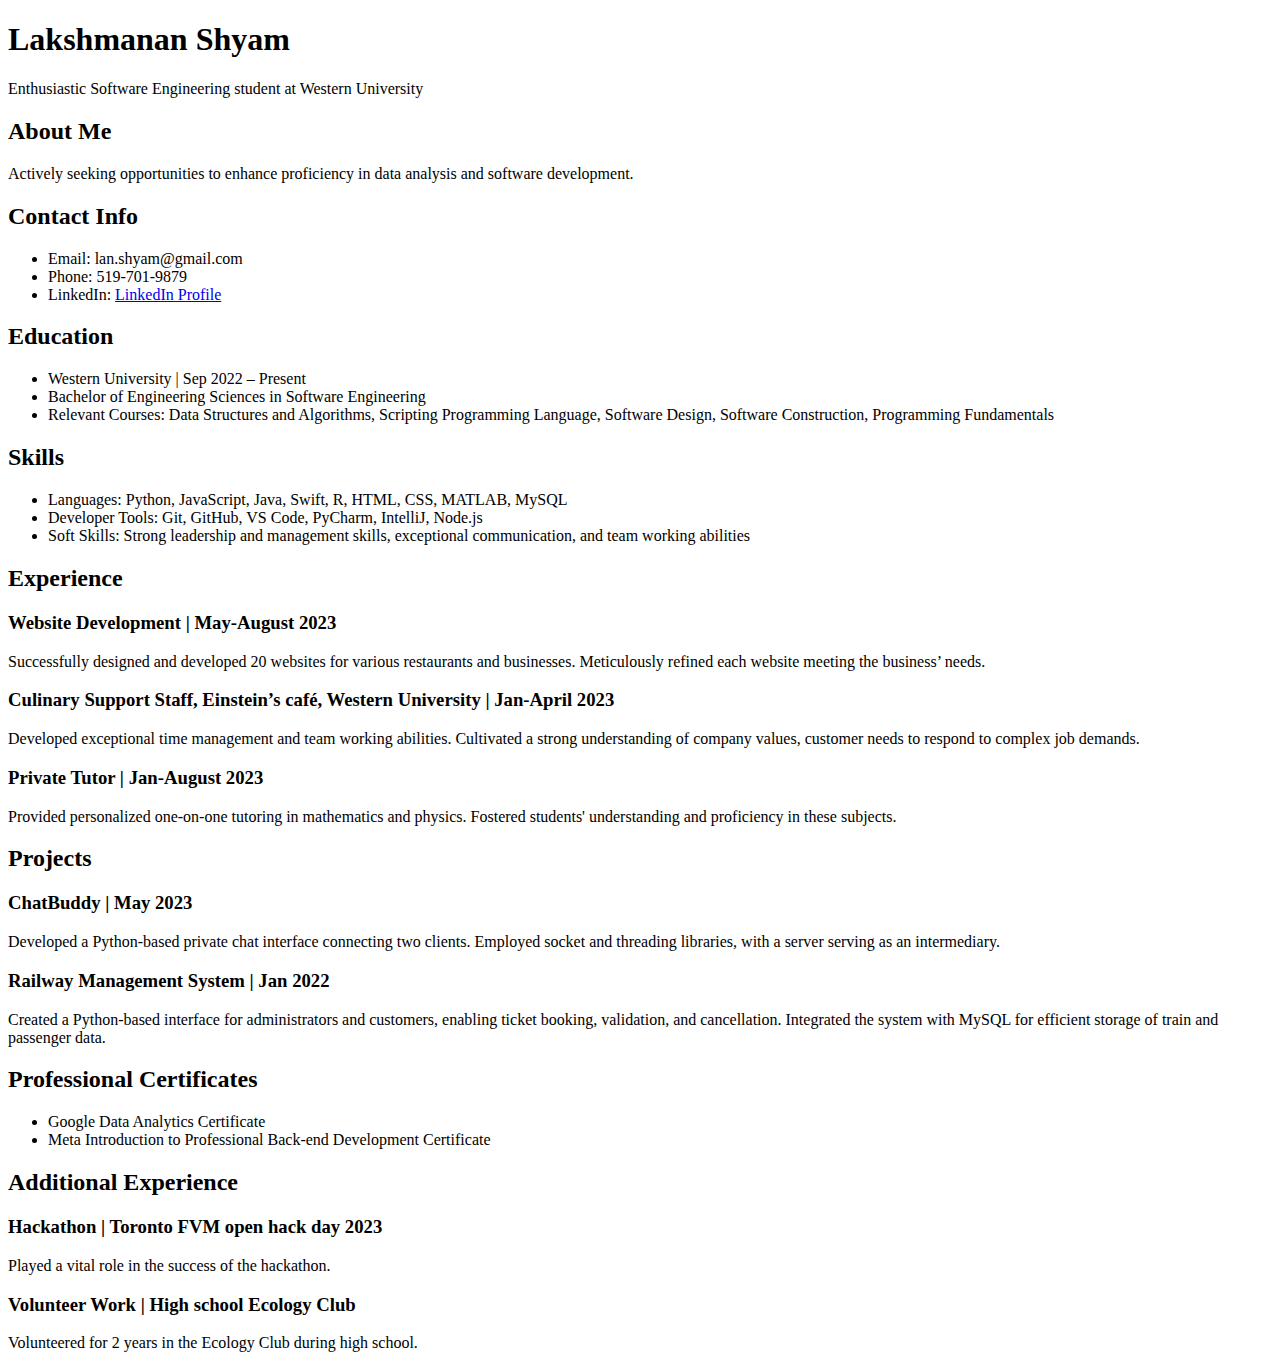
==== index.html @ f331b552 "fgtg" ====
<!DOCTYPE html>
<html lang="en">
<head>
    <meta charset="UTF-8">
    <meta name="viewport" content="width=device-width, initial-scale=1.0">
    <link rel="stylesheet" href="styles.css">
    <title>Lakshmanan Shyam - Portfolio</title>
</head>
<body>
    <header>
        <h1>Lakshmanan Shyam</h1>
        <p>Enthusiastic Software Engineering student at Western University</p>
    </header>

    <section id="about">
        <h2>About Me</h2>
        <p>Actively seeking opportunities to enhance proficiency in data analysis and software development.</p>
    </section>

    <section id="contact">
        <h2>Contact Info</h2>
        <ul>
            <li>Email: lan.shyam@gmail.com</li>
            <li>Phone: 519-701-9879</li>
            <li>LinkedIn: <a href="https://www.linkedin.com/in/lakshmanan-shyam-270794248/" target="_blank">LinkedIn Profile</a></li>
        </ul>
    </section>

    <section id="education">
        <h2>Education</h2>
        <ul>
            <li>Western University | Sep 2022 – Present</li>
            <li>Bachelor of Engineering Sciences in Software Engineering</li>
            <li>Relevant Courses: Data Structures and Algorithms, Scripting Programming Language, Software Design, Software Construction, Programming Fundamentals</li>
        </ul>
    </section>

    <section id="skills">
        <h2>Skills</h2>
        <ul>
            <li>Languages: Python, JavaScript, Java, Swift, R, HTML, CSS, MATLAB, MySQL</li>
            <li>Developer Tools: Git, GitHub, VS Code, PyCharm, IntelliJ, Node.js</li>
            <li>Soft Skills: Strong leadership and management skills, exceptional communication, and team working abilities</li>
        </ul>
    </section>

    <section id="experience">
        <h2>Experience</h2>
        
        <article>
            <h3>Website Development | May-August 2023</h3>
            <p>Successfully designed and developed 20 websites for various restaurants and businesses. Meticulously refined each website meeting the business’ needs.</p>
        </article>

        <article>
            <h3>Culinary Support Staff, Einstein’s café, Western University | Jan-April 2023</h3>
            <p>Developed exceptional time management and team working abilities. Cultivated a strong understanding of company values, customer needs to respond to complex job demands.</p>
        </article>

        <article>
            <h3>Private Tutor | Jan-August 2023</h3>
            <p>Provided personalized one-on-one tutoring in mathematics and physics. Fostered students' understanding and proficiency in these subjects.</p>
        </article>
    </section>

    <section id="projects">
        <h2>Projects</h2>
        
        <article>
            <h3>ChatBuddy | May 2023</h3>
            <p>Developed a Python-based private chat interface connecting two clients. Employed socket and threading libraries, with a server serving as an intermediary.</p>
        </article>

        <article>
            <h3>Railway Management System | Jan 2022</h3>
            <p>Created a Python-based interface for administrators and customers, enabling ticket booking, validation, and cancellation. Integrated the system with MySQL for efficient storage of train and passenger data.</p>
        </article>
    </section>

    <section id="certificates">
        <h2>Professional Certificates</h2>
        <ul>
            <li>Google Data Analytics Certificate</li>
            <li>Meta Introduction to Professional Back-end Development Certificate</li>
        </ul>
    </section>

    <section id="additional-experience">
        <h2>Additional Experience</h2>
        
        <article>
            <h3>Hackathon | Toronto FVM open hack day 2023</h3>
            <p>Played a vital role in the success of the hackathon.</p>
        </article>

        <article>
            <h3>Volunteer Work | High school Ecology Club</h3>
            <p>Volunteered for 2 years in the Ecology Club during high school.</p>
        </article>
    </section>

</body>
</html>
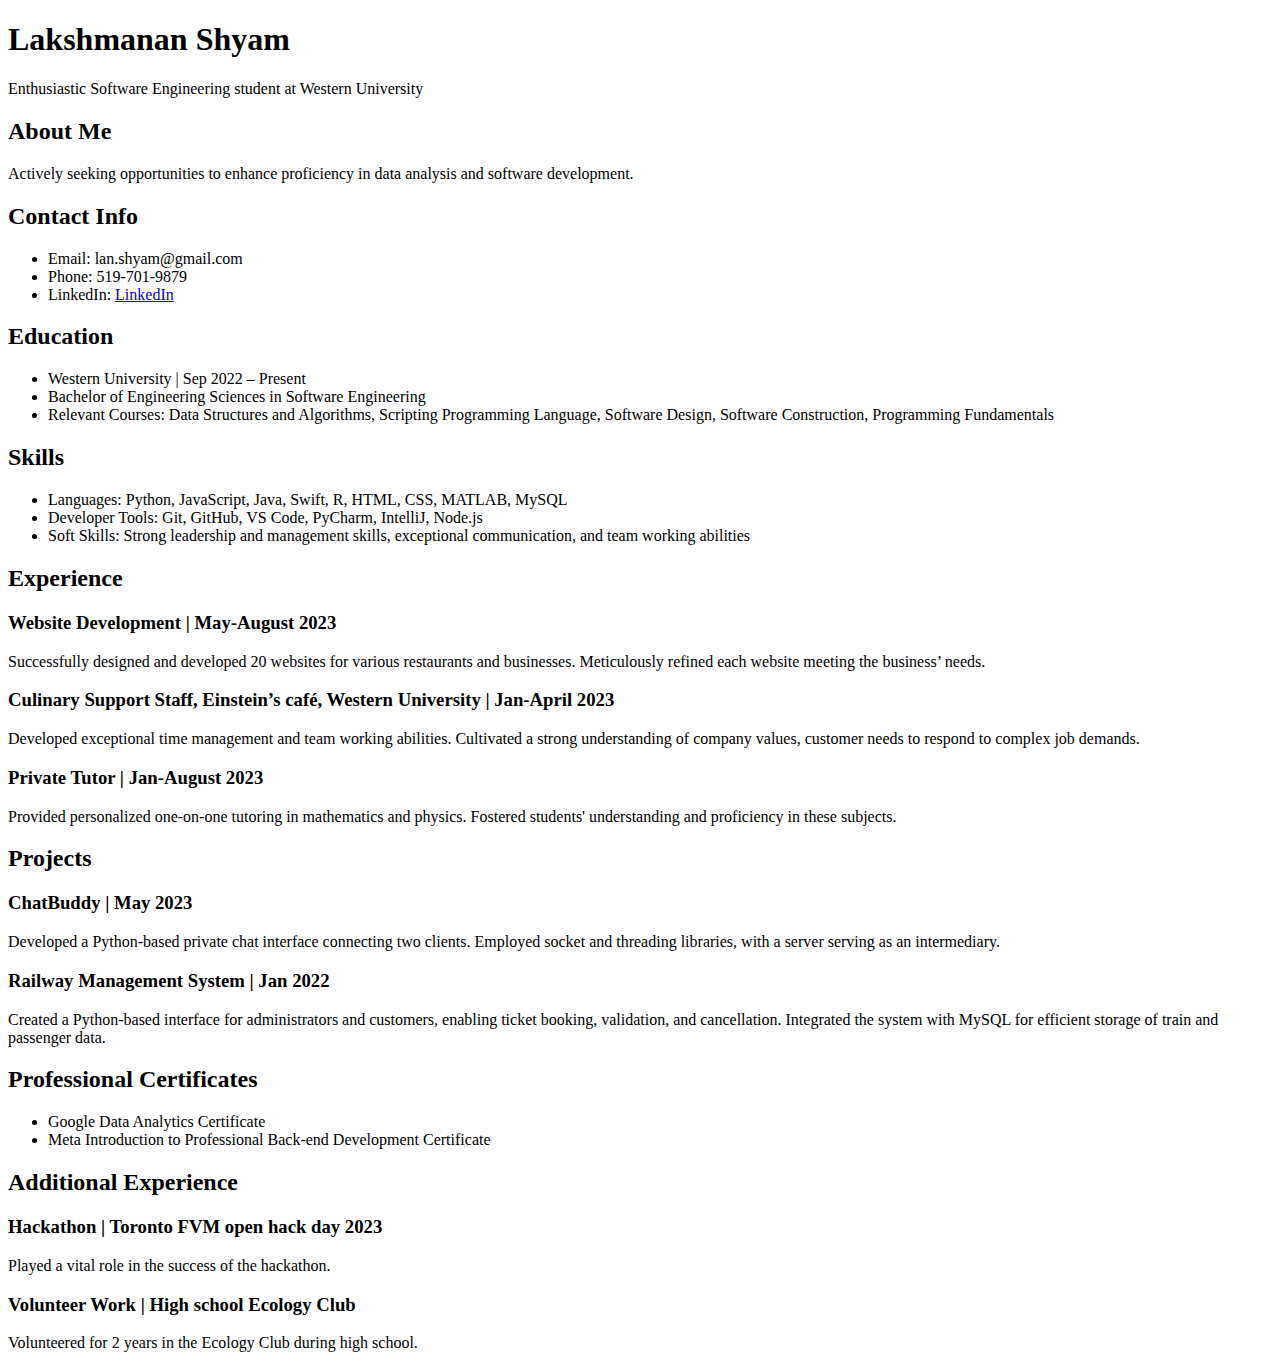
==== commit 49e667b1: "ffee" ====
--- a/index.html
+++ b/index.html
@@ -22,7 +22,7 @@
         <ul>
             <li>Email: lan.shyam@gmail.com</li>
             <li>Phone: 519-701-9879</li>
-            <li>LinkedIn: <a href="https://www.linkedin.com/in/lakshmanan-shyam-270794248/" target="_blank">LinkedIn Profile</a></li>
+            <li>LinkedIn: <a href="https://www.linkedin.com/in/lakshmanan-shyam-270794248/" target="_blank">LinkedIn</a></li>
         </ul>
     </section>
 
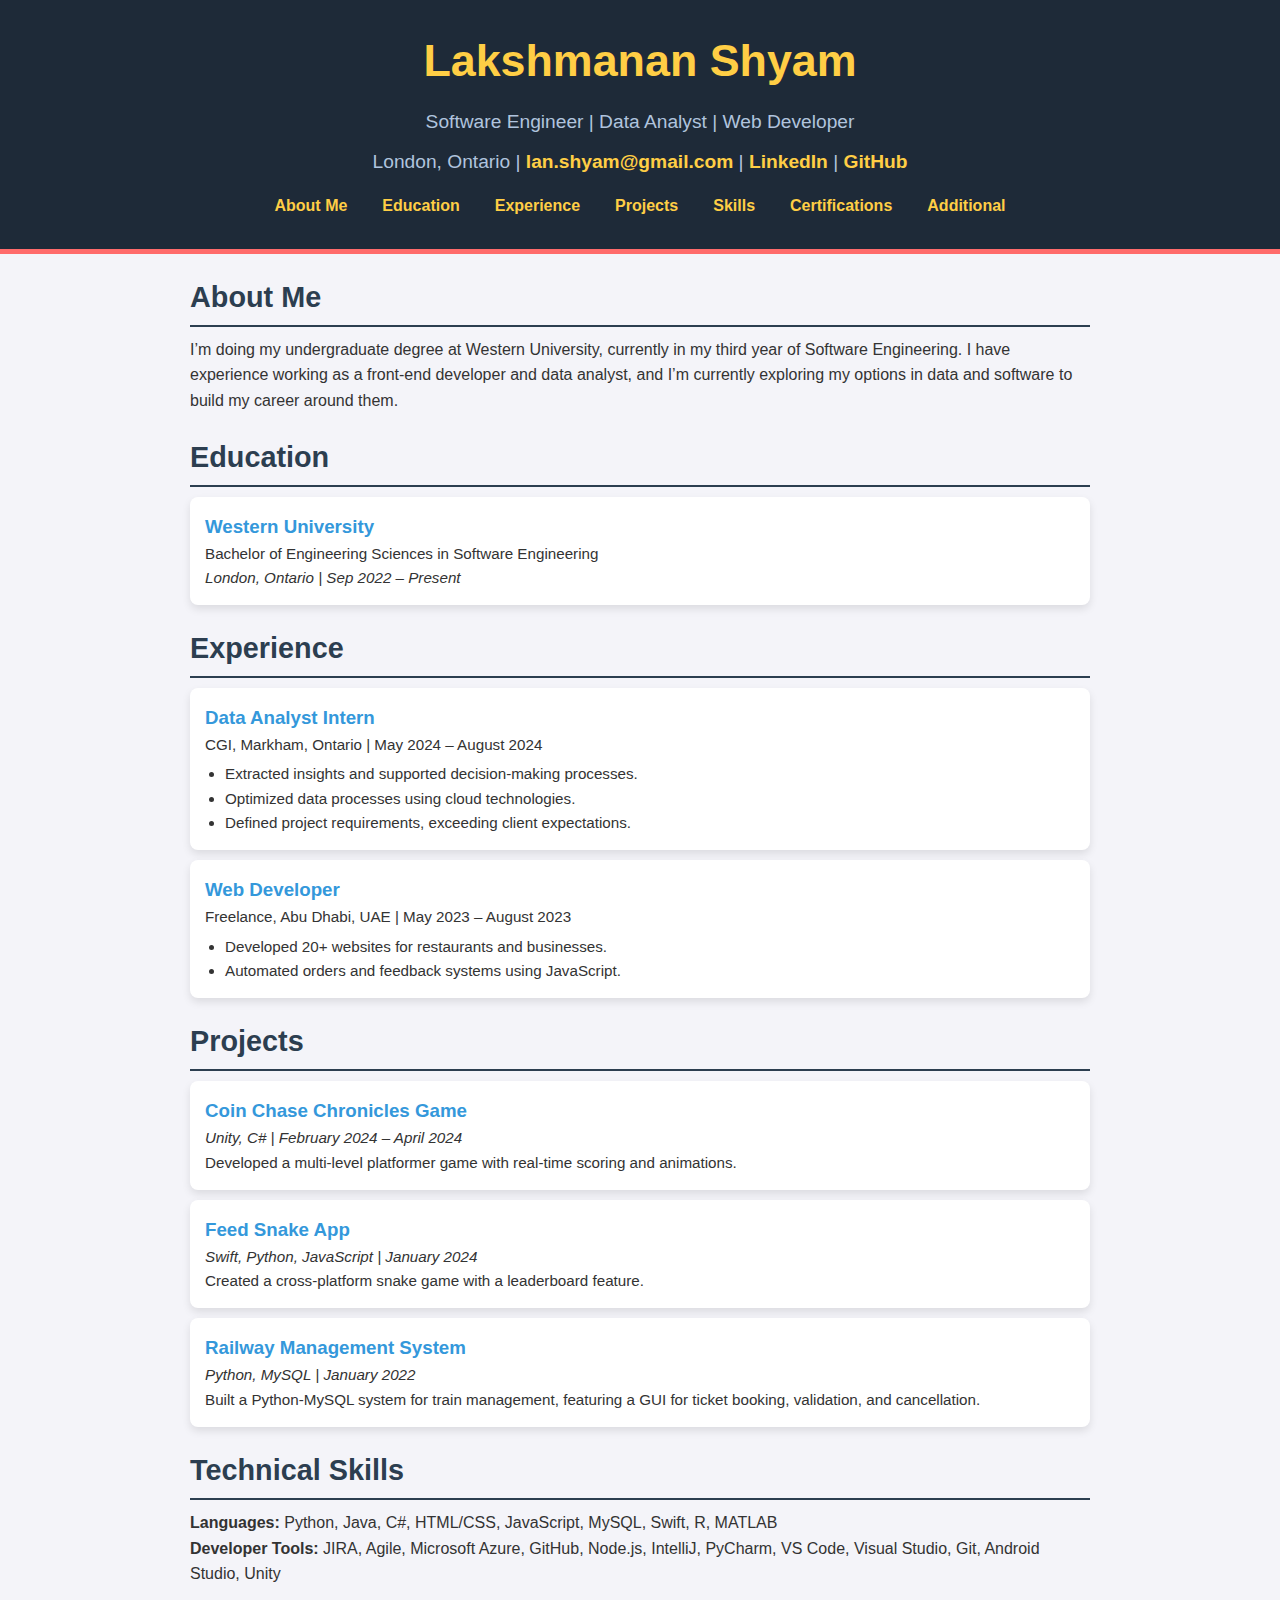
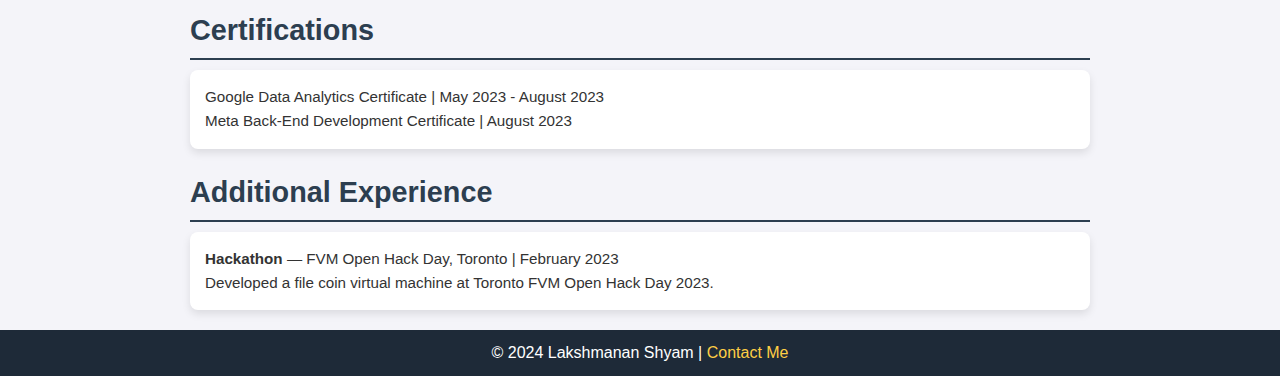
==== commit b8df2a57: "updates" ====
--- a/index.html
+++ b/index.html
@@ -3,101 +3,106 @@
 <head>
     <meta charset="UTF-8">
     <meta name="viewport" content="width=device-width, initial-scale=1.0">
+    <title>Lakshmanan Shyam | Resume</title>
     <link rel="stylesheet" href="styles.css">
-    <title>Lakshmanan Shyam - Portfolio</title>
+    <link rel="stylesheet" href="https://cdnjs.cloudflare.com/ajax/libs/font-awesome/6.0.0-beta3/css/all.min.css" integrity="sha512-xxx" crossorigin="anonymous" referrerpolicy="no-referrer" />
 </head>
 <body>
-    <header>
+    <header class="main-header">
         <h1>Lakshmanan Shyam</h1>
-        <p>Enthusiastic Software Engineering student at Western University</p>
+        <p>Software Engineer | Data Analyst | Web Developer</p>
+        <p>London, Ontario | <a href="mailto:lan.shyam@gmail.com">lan.shyam@gmail.com</a> | <a href="https://linkedin.com/in/l-annamallai-shyam-270794248" target="_blank">LinkedIn</a> | <a href="https://github.com/your-github-username" target="_blank">GitHub</a></p>
+        <nav class="navbar">
+            <a href="#about">About Me</a>
+            <a href="#education">Education</a>
+            <a href="#experience">Experience</a>
+            <a href="#projects">Projects</a>
+            <a href="#skills">Skills</a>
+            <a href="#certifications">Certifications</a>
+            <a href="#additional">Additional</a>
+        </nav>
     </header>
+    
+    <main class="content">
+        <section id="about" class="section">
+            <h2><i class="fas fa-user"></i> About Me</h2>
+            <p>I’m doing my undergraduate degree at Western University, currently in my third year of Software Engineering. I have experience working as a front-end developer and data analyst, and I’m currently exploring my options in data and software to build my career around them.</p>
+        </section>
+        
+        <section id="education" class="section">
+            <h2><i class="fas fa-graduation-cap"></i> Education</h2>
+            <div class="card">
+                <h3>Western University</h3>
+                <p>Bachelor of Engineering Sciences in Software Engineering</p>
+                <p><em>London, Ontario | Sep 2022 – Present</em></p>
+            </div>
+        </section>
 
-    <section id="about">
-        <h2>About Me</h2>
-        <p>Actively seeking opportunities to enhance proficiency in data analysis and software development.</p>
-    </section>
+        <section id="experience" class="section">
+            <h2><i class="fas fa-briefcase"></i> Experience</h2>
+            <div class="card">
+                <h3>Data Analyst Intern</h3>
+                <p>CGI, Markham, Ontario | May 2024 – August 2024</p>
+                <ul>
+                    <li>Extracted insights and supported decision-making processes.</li>
+                    <li>Optimized data processes using cloud technologies.</li>
+                    <li>Defined project requirements, exceeding client expectations.</li>
+                </ul>
+            </div>
+            <div class="card">
+                <h3>Web Developer</h3>
+                <p>Freelance, Abu Dhabi, UAE | May 2023 – August 2023</p>
+                <ul>
+                    <li>Developed 20+ websites for restaurants and businesses.</li>
+                    <li>Automated orders and feedback systems using JavaScript.</li>
+                </ul>
+            </div>
+        </section>
 
-    <section id="contact">
-        <h2>Contact Info</h2>
-        <ul>
-            <li>Email: lan.shyam@gmail.com</li>
-            <li>Phone: 519-701-9879</li>
-            <li>LinkedIn: <a href="https://www.linkedin.com/in/lakshmanan-shyam-270794248/" target="_blank">LinkedIn</a></li>
-        </ul>
-    </section>
+        <section id="projects" class="section">
+            <h2><i class="fas fa-code"></i> Projects</h2>
+            <div class="card">
+                <h3>Coin Chase Chronicles Game</h3>
+                <p><em>Unity, C# | February 2024 – April 2024</em></p>
+                <p>Developed a multi-level platformer game with real-time scoring and animations.</p>
+            </div>
+            <div class="card">
+                <h3>Feed Snake App</h3>
+                <p><em>Swift, Python, JavaScript | January 2024</em></p>
+                <p>Created a cross-platform snake game with a leaderboard feature.</p>
+            </div>
+            <div class="card">
+                <h3>Railway Management System</h3>
+                <p><em>Python, MySQL | January 2022</em></p>
+                <p>Built a Python-MySQL system for train management, featuring a GUI for ticket booking, validation, and cancellation.</p>
+            </div>
+        </section>
 
-    <section id="education">
-        <h2>Education</h2>
-        <ul>
-            <li>Western University | Sep 2022 – Present</li>
-            <li>Bachelor of Engineering Sciences in Software Engineering</li>
-            <li>Relevant Courses: Data Structures and Algorithms, Scripting Programming Language, Software Design, Software Construction, Programming Fundamentals</li>
-        </ul>
-    </section>
+        <section id="skills" class="section">
+            <h2><i class="fas fa-laptop-code"></i> Technical Skills</h2>
+            <p><strong>Languages:</strong> Python, Java, C#, HTML/CSS, JavaScript, MySQL, Swift, R, MATLAB</p>
+            <p><strong>Developer Tools:</strong> JIRA, Agile, Microsoft Azure, GitHub, Node.js, IntelliJ, PyCharm, VS Code, Visual Studio, Git, Android Studio, Unity</p>
+        </section>
 
-    <section id="skills">
-        <h2>Skills</h2>
-        <ul>
-            <li>Languages: Python, JavaScript, Java, Swift, R, HTML, CSS, MATLAB, MySQL</li>
-            <li>Developer Tools: Git, GitHub, VS Code, PyCharm, IntelliJ, Node.js</li>
-            <li>Soft Skills: Strong leadership and management skills, exceptional communication, and team working abilities</li>
-        </ul>
-    </section>
+        <section id="certifications" class="section">
+            <h2><i class="fas fa-certificate"></i> Certifications</h2>
+            <div class="card">
+                <p>Google Data Analytics Certificate | May 2023 - August 2023</p>
+                <p>Meta Back-End Development Certificate | August 2023</p>
+            </div>
+        </section>
 
-    <section id="experience">
-        <h2>Experience</h2>
-        
-        <article>
-            <h3>Website Development | May-August 2023</h3>
-            <p>Successfully designed and developed 20 websites for various restaurants and businesses. Meticulously refined each website meeting the business’ needs.</p>
-        </article>
+        <section id="additional" class="section">
+            <h2><i class="fas fa-trophy"></i> Additional Experience</h2>
+            <div class="card">
+                <p><strong>Hackathon</strong> — FVM Open Hack Day, Toronto | February 2023</p>
+                <p>Developed a file coin virtual machine at Toronto FVM Open Hack Day 2023.</p>
+            </div>
+        </section>
+    </main>
 
-        <article>
-            <h3>Culinary Support Staff, Einstein’s café, Western University | Jan-April 2023</h3>
-            <p>Developed exceptional time management and team working abilities. Cultivated a strong understanding of company values, customer needs to respond to complex job demands.</p>
-        </article>
-
-        <article>
-            <h3>Private Tutor | Jan-August 2023</h3>
-            <p>Provided personalized one-on-one tutoring in mathematics and physics. Fostered students' understanding and proficiency in these subjects.</p>
-        </article>
-    </section>
-
-    <section id="projects">
-        <h2>Projects</h2>
-        
-        <article>
-            <h3>ChatBuddy | May 2023</h3>
-            <p>Developed a Python-based private chat interface connecting two clients. Employed socket and threading libraries, with a server serving as an intermediary.</p>
-        </article>
-
-        <article>
-            <h3>Railway Management System | Jan 2022</h3>
-            <p>Created a Python-based interface for administrators and customers, enabling ticket booking, validation, and cancellation. Integrated the system with MySQL for efficient storage of train and passenger data.</p>
-        </article>
-    </section>
-
-    <section id="certificates">
-        <h2>Professional Certificates</h2>
-        <ul>
-            <li>Google Data Analytics Certificate</li>
-            <li>Meta Introduction to Professional Back-end Development Certificate</li>
-        </ul>
-    </section>
-
-    <section id="additional-experience">
-        <h2>Additional Experience</h2>
-        
-        <article>
-            <h3>Hackathon | Toronto FVM open hack day 2023</h3>
-            <p>Played a vital role in the success of the hackathon.</p>
-        </article>
-
-        <article>
-            <h3>Volunteer Work | High school Ecology Club</h3>
-            <p>Volunteered for 2 years in the Ecology Club during high school.</p>
-        </article>
-    </section>
-
+    <footer>
+        <p>&copy; 2024 Lakshmanan Shyam | <a href="mailto:lan.shyam@gmail.com">Contact Me</a></p>
+    </footer>
 </body>
 </html>
--- a/styles.css
+++ b/styles.css
@@ -0,0 +1,125 @@
+* {
+    margin: 0;
+    padding: 0;
+    box-sizing: border-box;
+}
+
+body {
+    font-family: 'Arial', sans-serif;
+    color: #333;
+    background-color: #f4f4f9;
+    line-height: 1.6;
+}
+
+.main-header {
+    text-align: center;
+    background-color: #1e2a38;  /* Dark navy for header background */
+    color: #fff;
+    padding: 25px;
+    border-bottom: 5px solid #ff6b6b;  /* Accent border */
+}
+
+.main-header h1 {
+    font-size: 2.8em;
+    color: #ffce45;  /* Vibrant yellow for name */
+    transition: color 0.3s ease;  /* Smooth transition on hover */
+}
+
+.main-header h1:hover {
+    color: #ff6b6b;  /* Soft red on hover for added effect */
+}
+
+.main-header p {
+    font-size: 1.2em;
+    margin: 10px 0;
+    color: #b0c4de;  /* Lighter blue-grey for the subtitle */
+}
+
+.main-header a {
+    color: #ffce45;  /* Vibrant yellow for links */
+    text-decoration: none;
+    font-weight: bold;
+    transition: color 0.3s ease, text-decoration 0.3s ease;  /* Smooth transition */
+}
+
+.main-header a:hover {
+    color: #ff6b6b;  /* Soft red on hover */
+    text-decoration: underline;  /* Underline to emphasize hyperlink */
+}
+
+.navbar {
+    display: flex;
+    justify-content: center;
+    gap: 15px;
+    margin-top: 10px;
+}
+
+.navbar a {
+    color: #ffce45;  /* Consistent yellow color */
+    text-decoration: none;
+    font-weight: bold;
+    padding: 5px 10px;
+    border-radius: 5px;
+    transition: background-color 0.3s ease, color 0.3s ease;
+}
+
+.navbar a:hover {
+    background-color: #ff6b6b;  /* Background changes on hover */
+    color: #fff;  /* Text turns white on hover */
+}
+
+.content {
+    width: 90%;
+    max-width: 900px;
+    margin: 20px auto;
+}
+
+.section {
+    margin: 20px 0;
+}
+
+.section h2 {
+    font-size: 1.8em;
+    color: #2c3e50;
+    border-bottom: 2px solid #2c3e50;
+    padding-bottom: 5px;
+    margin-bottom: 10px;
+}
+
+.card {
+    background-color: #fff;
+    padding: 15px;
+    margin: 10px 0;
+    border-radius: 8px;
+    box-shadow: 0px 4px 8px rgba(0, 0, 0, 0.1);
+}
+
+.card h3 {
+    color: #3498db;
+}
+
+.card ul {
+    list-style-type: disc;
+    padding-left: 20px;
+    margin-top: 5px;
+}
+
+.card p, .card ul li {
+    font-size: 0.95em;
+}
+
+footer {
+    text-align: center;
+    background-color: #1e2a38;
+    color: #fff;
+    padding: 10px 0;
+}
+
+footer a {
+    color: #ffce45;
+    text-decoration: none;
+}
+
+footer a:hover {
+    text-decoration: underline;
+}
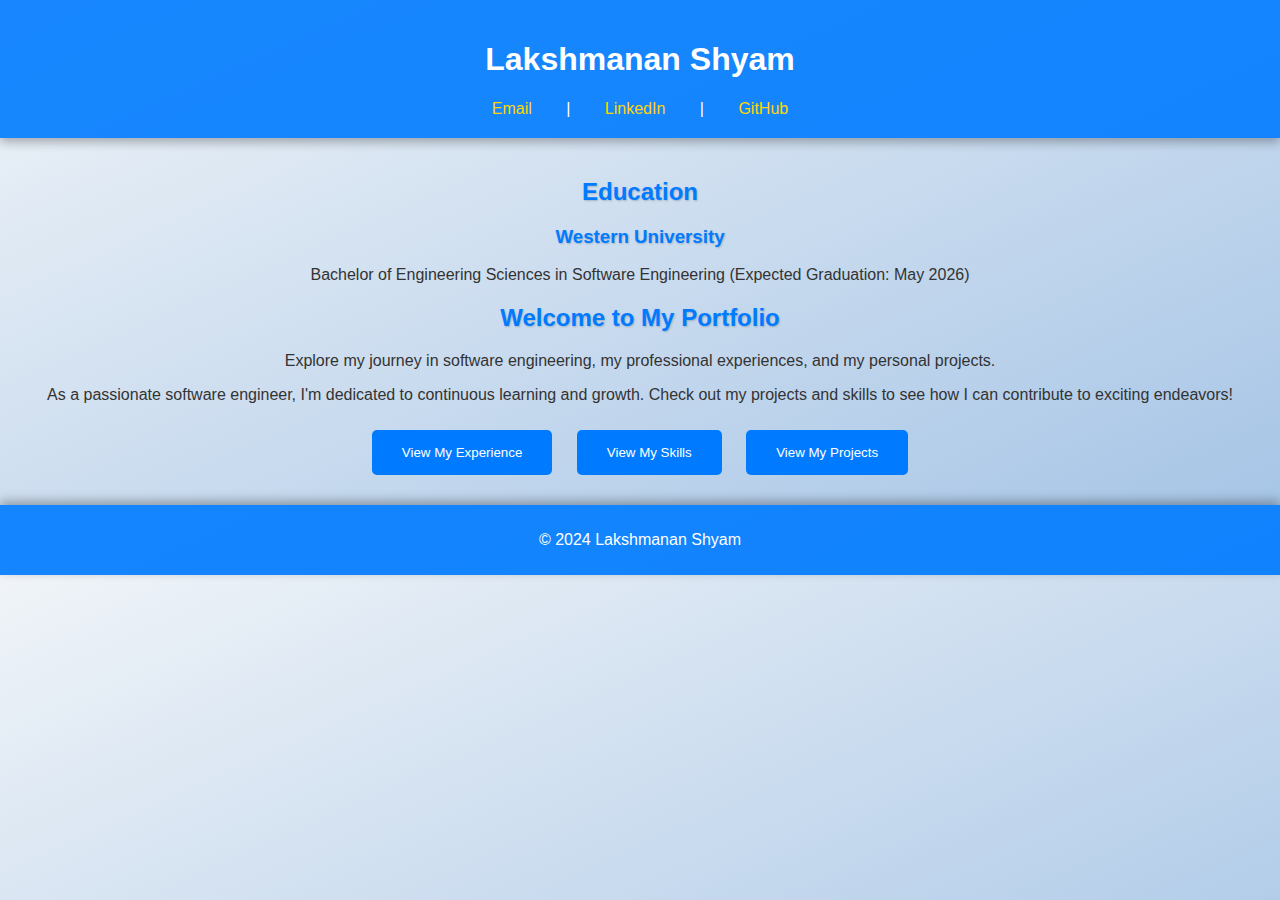
==== commit 695ab09f: "more updates" ====
--- a/index.html
+++ b/index.html
@@ -3,106 +3,40 @@
 <head>
     <meta charset="UTF-8">
     <meta name="viewport" content="width=device-width, initial-scale=1.0">
-    <title>Lakshmanan Shyam | Resume</title>
+    <title>Lakshmanan Shyam's Portfolio</title>
     <link rel="stylesheet" href="styles.css">
-    <link rel="stylesheet" href="https://cdnjs.cloudflare.com/ajax/libs/font-awesome/6.0.0-beta3/css/all.min.css" integrity="sha512-xxx" crossorigin="anonymous" referrerpolicy="no-referrer" />
 </head>
 <body>
     <header class="main-header">
         <h1>Lakshmanan Shyam</h1>
-        <p>Software Engineer | Data Analyst | Web Developer</p>
-        <p>London, Ontario | <a href="mailto:lan.shyam@gmail.com">lan.shyam@gmail.com</a> | <a href="https://linkedin.com/in/l-annamallai-shyam-270794248" target="_blank">LinkedIn</a> | <a href="https://github.com/your-github-username" target="_blank">GitHub</a></p>
         <nav class="navbar">
-            <a href="#about">About Me</a>
-            <a href="#education">Education</a>
-            <a href="#experience">Experience</a>
-            <a href="#projects">Projects</a>
-            <a href="#skills">Skills</a>
-            <a href="#certifications">Certifications</a>
-            <a href="#additional">Additional</a>
+            <a href="mailto:lan.shyam@gmail.com">Email</a> |
+            <a href="https://linkedin.com/in/l-annamallai-shyam-270794248" target="_blank">LinkedIn</a> |
+            <a href="https://github.com/your-github-username" target="_blank">GitHub</a>
         </nav>
     </header>
     
     <main class="content">
-        <section id="about" class="section">
-            <h2><i class="fas fa-user"></i> About Me</h2>
-            <p>I’m doing my undergraduate degree at Western University, currently in my third year of Software Engineering. I have experience working as a front-end developer and data analyst, and I’m currently exploring my options in data and software to build my career around them.</p>
-        </section>
+
+        <!-- Education Section -->
+        <section class="education">
+            <h2>Education</h2>
+            <h3>Western University</h3>
+            <p>Bachelor of Engineering Sciences in Software Engineering (Expected Graduation: May 2026)</p>
+        </section>      
         
-        <section id="education" class="section">
-            <h2><i class="fas fa-graduation-cap"></i> Education</h2>
-            <div class="card">
-                <h3>Western University</h3>
-                <p>Bachelor of Engineering Sciences in Software Engineering</p>
-                <p><em>London, Ontario | Sep 2022 – Present</em></p>
-            </div>
-        </section>
-
-        <section id="experience" class="section">
-            <h2><i class="fas fa-briefcase"></i> Experience</h2>
-            <div class="card">
-                <h3>Data Analyst Intern</h3>
-                <p>CGI, Markham, Ontario | May 2024 – August 2024</p>
-                <ul>
-                    <li>Extracted insights and supported decision-making processes.</li>
-                    <li>Optimized data processes using cloud technologies.</li>
-                    <li>Defined project requirements, exceeding client expectations.</li>
-                </ul>
-            </div>
-            <div class="card">
-                <h3>Web Developer</h3>
-                <p>Freelance, Abu Dhabi, UAE | May 2023 – August 2023</p>
-                <ul>
-                    <li>Developed 20+ websites for restaurants and businesses.</li>
-                    <li>Automated orders and feedback systems using JavaScript.</li>
-                </ul>
-            </div>
-        </section>
-
-        <section id="projects" class="section">
-            <h2><i class="fas fa-code"></i> Projects</h2>
-            <div class="card">
-                <h3>Coin Chase Chronicles Game</h3>
-                <p><em>Unity, C# | February 2024 – April 2024</em></p>
-                <p>Developed a multi-level platformer game with real-time scoring and animations.</p>
-            </div>
-            <div class="card">
-                <h3>Feed Snake App</h3>
-                <p><em>Swift, Python, JavaScript | January 2024</em></p>
-                <p>Created a cross-platform snake game with a leaderboard feature.</p>
-            </div>
-            <div class="card">
-                <h3>Railway Management System</h3>
-                <p><em>Python, MySQL | January 2022</em></p>
-                <p>Built a Python-MySQL system for train management, featuring a GUI for ticket booking, validation, and cancellation.</p>
-            </div>
-        </section>
-
-        <section id="skills" class="section">
-            <h2><i class="fas fa-laptop-code"></i> Technical Skills</h2>
-            <p><strong>Languages:</strong> Python, Java, C#, HTML/CSS, JavaScript, MySQL, Swift, R, MATLAB</p>
-            <p><strong>Developer Tools:</strong> JIRA, Agile, Microsoft Azure, GitHub, Node.js, IntelliJ, PyCharm, VS Code, Visual Studio, Git, Android Studio, Unity</p>
-        </section>
-
-        <section id="certifications" class="section">
-            <h2><i class="fas fa-certificate"></i> Certifications</h2>
-            <div class="card">
-                <p>Google Data Analytics Certificate | May 2023 - August 2023</p>
-                <p>Meta Back-End Development Certificate | August 2023</p>
-            </div>
-        </section>
-
-        <section id="additional" class="section">
-            <h2><i class="fas fa-trophy"></i> Additional Experience</h2>
-            <div class="card">
-                <p><strong>Hackathon</strong> — FVM Open Hack Day, Toronto | February 2023</p>
-                <p>Developed a file coin virtual machine at Toronto FVM Open Hack Day 2023.</p>
-            </div>
+        <section class="intro">
+            <h2 class="highlight">Welcome to My Portfolio</h2>
+            <p>Explore my journey in software engineering, my professional experiences, and my personal projects.</p>
+            <p>As a passionate software engineer, I'm dedicated to continuous learning and growth. Check out my projects and skills to see how I can contribute to exciting endeavors!</p>
+            <a href="experience.html"><button class="button">View My Experience</button></a>
+            <a href="skills.html"><button class="button">View My Skills</button></a>
+            <a href="projects.html"><button class="button">View My Projects</button></a>
         </section>
     </main>
 
-    <footer>
-        <p>&copy; 2024 Lakshmanan Shyam | <a href="mailto:lan.shyam@gmail.com">Contact Me</a></p>
+    <footer class="footer">
+        <p>&copy; 2024 Lakshmanan Shyam</p>
     </footer>
 </body>
 </html>
--- a/styles.css
+++ b/styles.css
@@ -1,125 +1,113 @@
-* {
+body {
+    font-family: 'Arial', sans-serif;
     margin: 0;
     padding: 0;
-    box-sizing: border-box;
-}
-
-body {
-    font-family: 'Arial', sans-serif;
+    background: linear-gradient(to bottom right, #f0f4f8, #a2c2e5); /* Gradient background */
     color: #333;
-    background-color: #f4f4f9;
-    line-height: 1.6;
+    transition: background 0.5s ease; /* Smooth transition */
 }
 
 .main-header {
+    background-color: rgba(0, 123, 255, 0.9); /* Semi-transparent header */
+    color: white;
+    padding: 20px 0;
     text-align: center;
-    background-color: #1e2a38;  /* Dark navy for header background */
-    color: #fff;
-    padding: 25px;
-    border-bottom: 5px solid #ff6b6b;  /* Accent border */
-}
-
-.main-header h1 {
-    font-size: 2.8em;
-    color: #ffce45;  /* Vibrant yellow for name */
-    transition: color 0.3s ease;  /* Smooth transition on hover */
-}
-
-.main-header h1:hover {
-    color: #ff6b6b;  /* Soft red on hover for added effect */
-}
-
-.main-header p {
-    font-size: 1.2em;
-    margin: 10px 0;
-    color: #b0c4de;  /* Lighter blue-grey for the subtitle */
-}
-
-.main-header a {
-    color: #ffce45;  /* Vibrant yellow for links */
-    text-decoration: none;
-    font-weight: bold;
-    transition: color 0.3s ease, text-decoration 0.3s ease;  /* Smooth transition */
-}
-
-.main-header a:hover {
-    color: #ff6b6b;  /* Soft red on hover */
-    text-decoration: underline;  /* Underline to emphasize hyperlink */
+    box-shadow: 0 4px 10px rgba(0, 0, 0, 0.3);
 }
 
 .navbar {
-    display: flex;
-    justify-content: center;
-    gap: 15px;
     margin-top: 10px;
 }
 
 .navbar a {
-    color: #ffce45;  /* Consistent yellow color */
+    color: #FFD700; /* Hyperlink color */
     text-decoration: none;
-    font-weight: bold;
-    padding: 5px 10px;
-    border-radius: 5px;
-    transition: background-color 0.3s ease, color 0.3s ease;
+    margin: 0 15px;
+    padding: 10px 15px;
+    border-radius: 5px; /* Rounded corners */
+    transition: background 0.3s ease, color 0.3s ease; /* Smooth background and color change */
 }
 
 .navbar a:hover {
-    background-color: #ff6b6b;  /* Background changes on hover */
-    color: #fff;  /* Text turns white on hover */
+    background-color: rgba(255, 255, 255, 0.2); /* Light background on hover */
+    color: white; /* Change text color on hover */
 }
 
 .content {
-    width: 90%;
-    max-width: 900px;
-    margin: 20px auto;
+    padding: 20px;
+    text-align: center;
 }
 
 .section {
-    margin: 20px 0;
+    background-color: rgba(255, 255, 255, 0.9); /* White background with opacity */
+    border-radius: 10px;
+    padding: 20px;
+    box-shadow: 0 4px 15px rgba(0, 0, 0, 0.2); /* Enhanced shadow */
+    margin: 20px auto;
+    max-width: 600px; /* Center content */
+    transition: transform 0.3s; /* Transform effect on hover */
 }
 
-.section h2 {
-    font-size: 1.8em;
-    color: #2c3e50;
-    border-bottom: 2px solid #2c3e50;
-    padding-bottom: 5px;
-    margin-bottom: 10px;
+.section:hover {
+    transform: translateY(-5px); /* Lift effect on hover */
 }
 
-.card {
-    background-color: #fff;
-    padding: 15px;
-    margin: 10px 0;
-    border-radius: 8px;
-    box-shadow: 0px 4px 8px rgba(0, 0, 0, 0.1);
+.extra-info {
+    background-color: #e9ecef; /* Light gray background for additional info */
+    border-radius: 10px;
+    padding: 20px;
+    margin: 20px auto;
+    max-width: 600px; /* Center content */
 }
 
-.card h3 {
-    color: #3498db;
+h2, h3 {
+    color: #007BFF; /* Heading color */
+    text-shadow: 1px 1px 2px rgba(0, 0, 0, 0.2); /* Text shadow for depth */
 }
 
-.card ul {
-    list-style-type: disc;
-    padding-left: 20px;
-    margin-top: 5px;
+.footer {
+    background-color: rgba(0, 123, 255, 0.9); /* Semi-transparent footer */
+    color: white;
+    text-align: center;
+    padding: 10px 0;
+    position: relative;
+    bottom: 0;
+    width: 100%;
+    box-shadow: 0 -4px 10px rgba(0, 0, 0, 0.3); /* Shadow above footer */
 }
 
-.card p, .card ul li {
-    font-size: 0.95em;
+/* Button Styles */
+.button {
+    background-color: #007BFF; /* Button background color */
+    color: white;
+    border: none;
+    padding: 15px 30px;
+    border-radius: 5px;
+    cursor: pointer;
+    transition: background 0.3s ease; /* Background color change on hover */
 }
 
-footer {
-    text-align: center;
-    background-color: #1e2a38;
-    color: #fff;
-    padding: 10px 0;
+.button:hover {
+    background-color: #0056b3; /* Darker blue on hover */
 }
 
-footer a {
-    color: #ffce45;
-    text-decoration: none;
+.button-section {
+    margin: 40px auto;
+    text-align: center;
 }
 
-footer a:hover {
-    text-decoration: underline;
+.button {
+    background-color: #007BFF; /* Button background color */
+    color: white;
+    border: none;
+    padding: 15px 30px;
+    border-radius: 5px;
+    cursor: pointer;
+    margin: 10px; /* Space between buttons */
+    transition: background 0.3s ease; /* Background color change on hover */
 }
+
+.button:hover {
+    background-color: #0056b3; /* Darker blue on hover */
+}
+
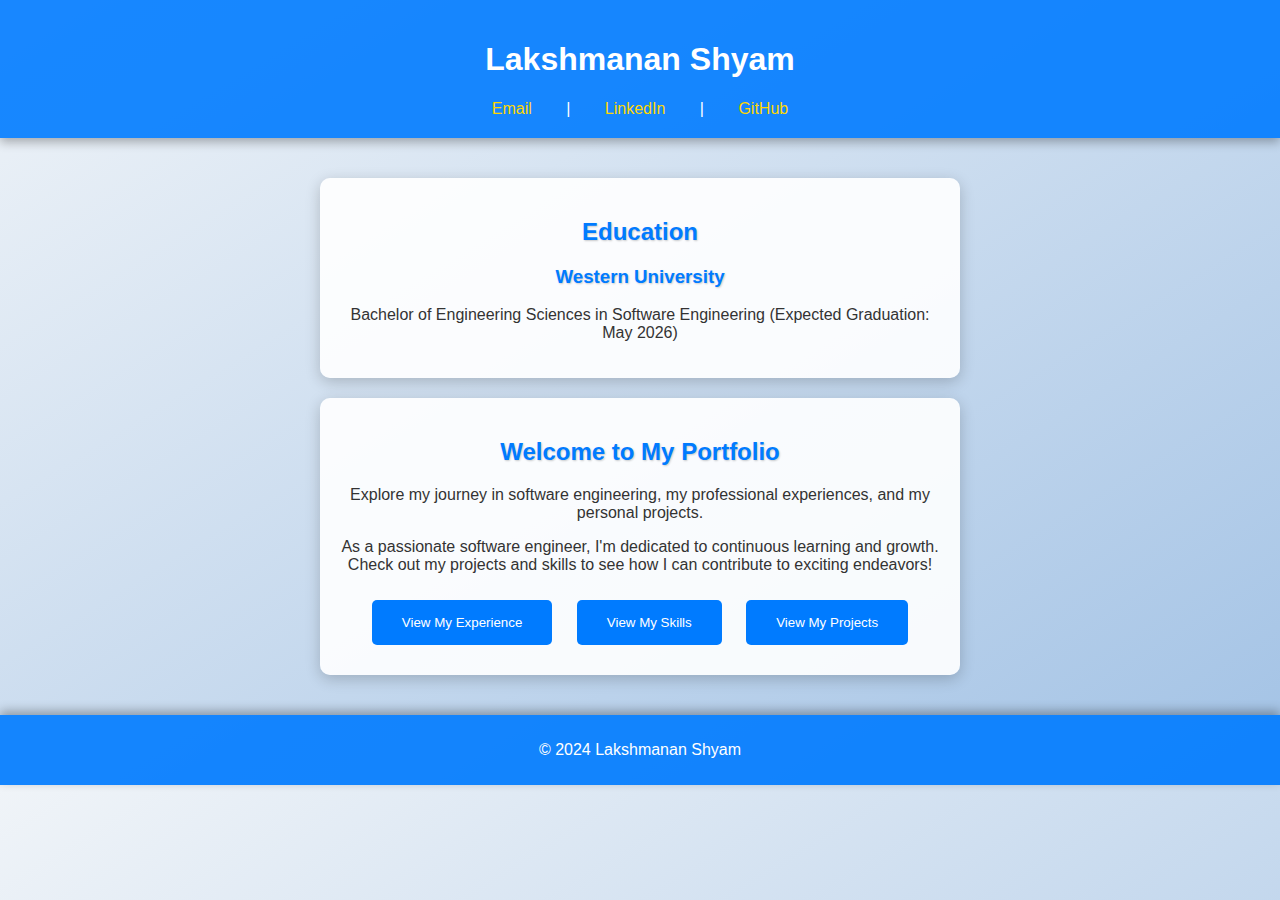
==== commit 0a6c9aeb: "update 3" ====
--- a/index.html
+++ b/index.html
@@ -5,6 +5,7 @@
     <meta name="viewport" content="width=device-width, initial-scale=1.0">
     <title>Lakshmanan Shyam's Portfolio</title>
     <link rel="stylesheet" href="styles.css">
+    <link rel="stylesheet" href="style.css">
 </head>
 <body>
     <header class="main-header">
@@ -12,20 +13,20 @@
         <nav class="navbar">
             <a href="mailto:lan.shyam@gmail.com">Email</a> |
             <a href="https://linkedin.com/in/l-annamallai-shyam-270794248" target="_blank">LinkedIn</a> |
-            <a href="https://github.com/your-github-username" target="_blank">GitHub</a>
+            <a href="https://github.com/lanshyam" target="_blank">GitHub</a>
         </nav>
     </header>
     
     <main class="content">
 
         <!-- Education Section -->
-        <section class="education">
+        <section class="education section">
             <h2>Education</h2>
             <h3>Western University</h3>
             <p>Bachelor of Engineering Sciences in Software Engineering (Expected Graduation: May 2026)</p>
         </section>      
         
-        <section class="intro">
+        <section class="intro section">
             <h2 class="highlight">Welcome to My Portfolio</h2>
             <p>Explore my journey in software engineering, my professional experiences, and my personal projects.</p>
             <p>As a passionate software engineer, I'm dedicated to continuous learning and growth. Check out my projects and skills to see how I can contribute to exciting endeavors!</p>
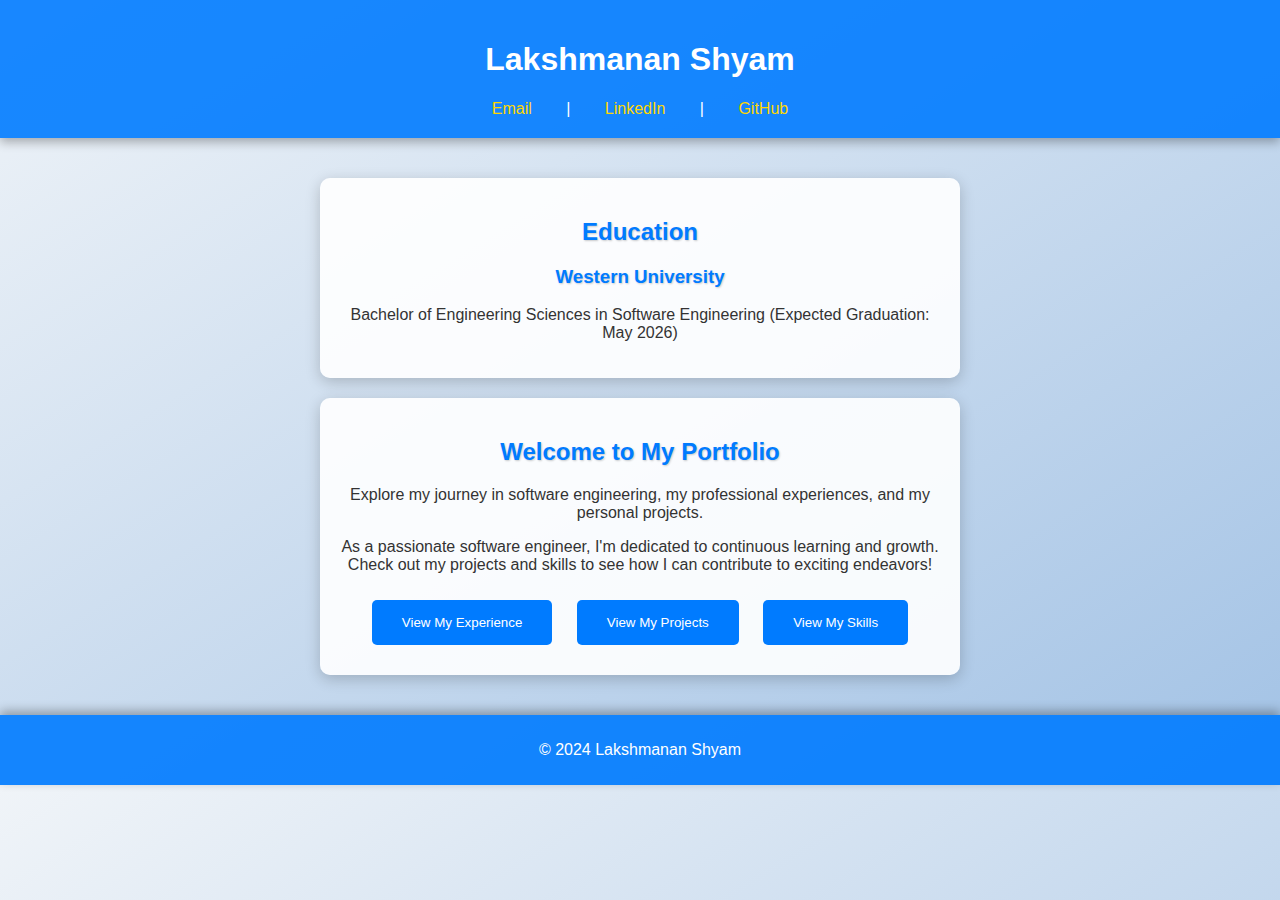
==== commit 17c1cf4c: "update 4" ====
--- a/index.html
+++ b/index.html
@@ -31,8 +31,8 @@
             <p>Explore my journey in software engineering, my professional experiences, and my personal projects.</p>
             <p>As a passionate software engineer, I'm dedicated to continuous learning and growth. Check out my projects and skills to see how I can contribute to exciting endeavors!</p>
             <a href="experience.html"><button class="button">View My Experience</button></a>
+            <a href="projects.html"><button class="button">View My Projects</button></a>
             <a href="skills.html"><button class="button">View My Skills</button></a>
-            <a href="projects.html"><button class="button">View My Projects</button></a>
         </section>
     </main>
 
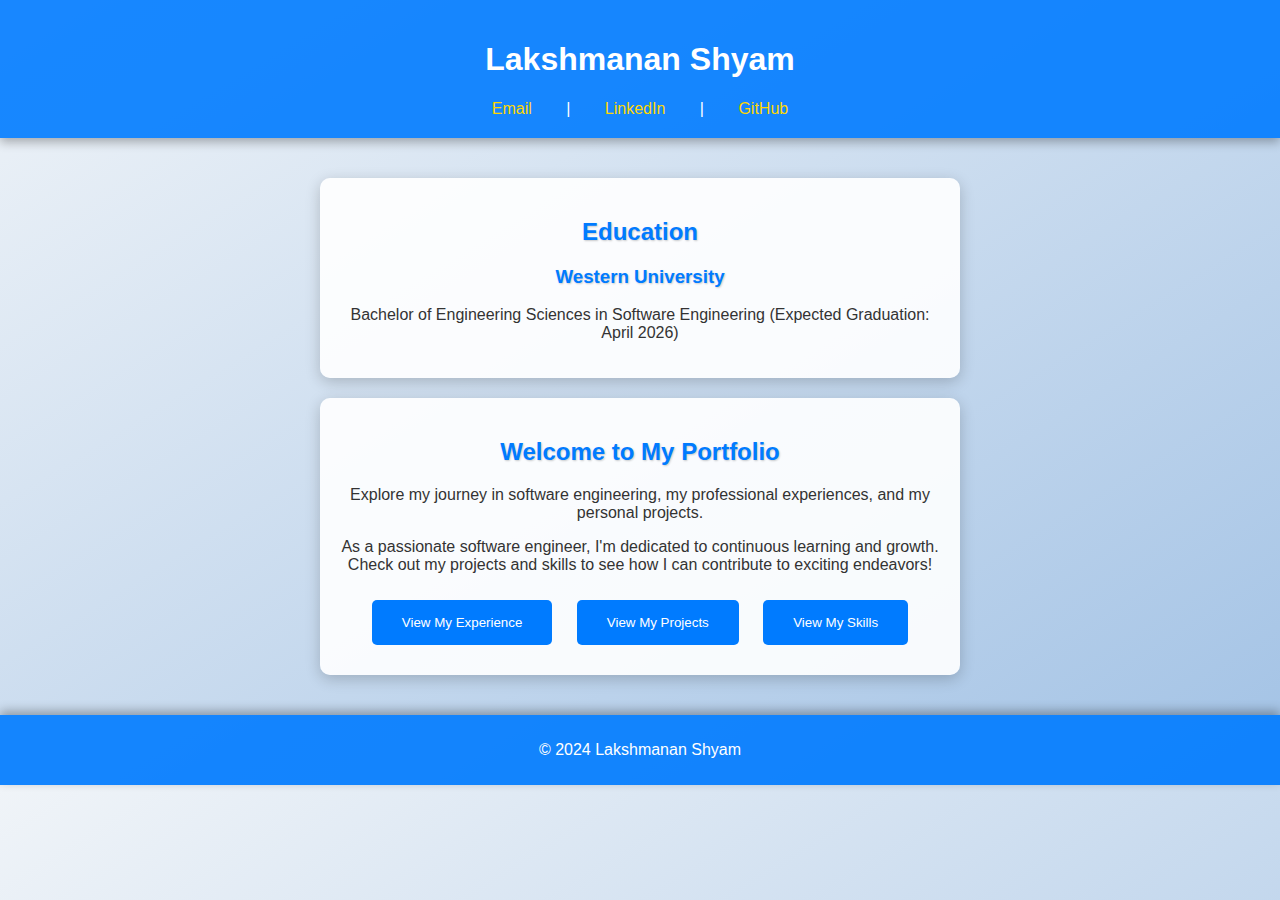
==== commit d90bdda7: "update 5" ====
--- a/index.html
+++ b/index.html
@@ -23,7 +23,7 @@
         <section class="education section">
             <h2>Education</h2>
             <h3>Western University</h3>
-            <p>Bachelor of Engineering Sciences in Software Engineering (Expected Graduation: May 2026)</p>
+            <p>Bachelor of Engineering Sciences in Software Engineering (Expected Graduation: April 2026)</p>
         </section>      
         
         <section class="intro section">
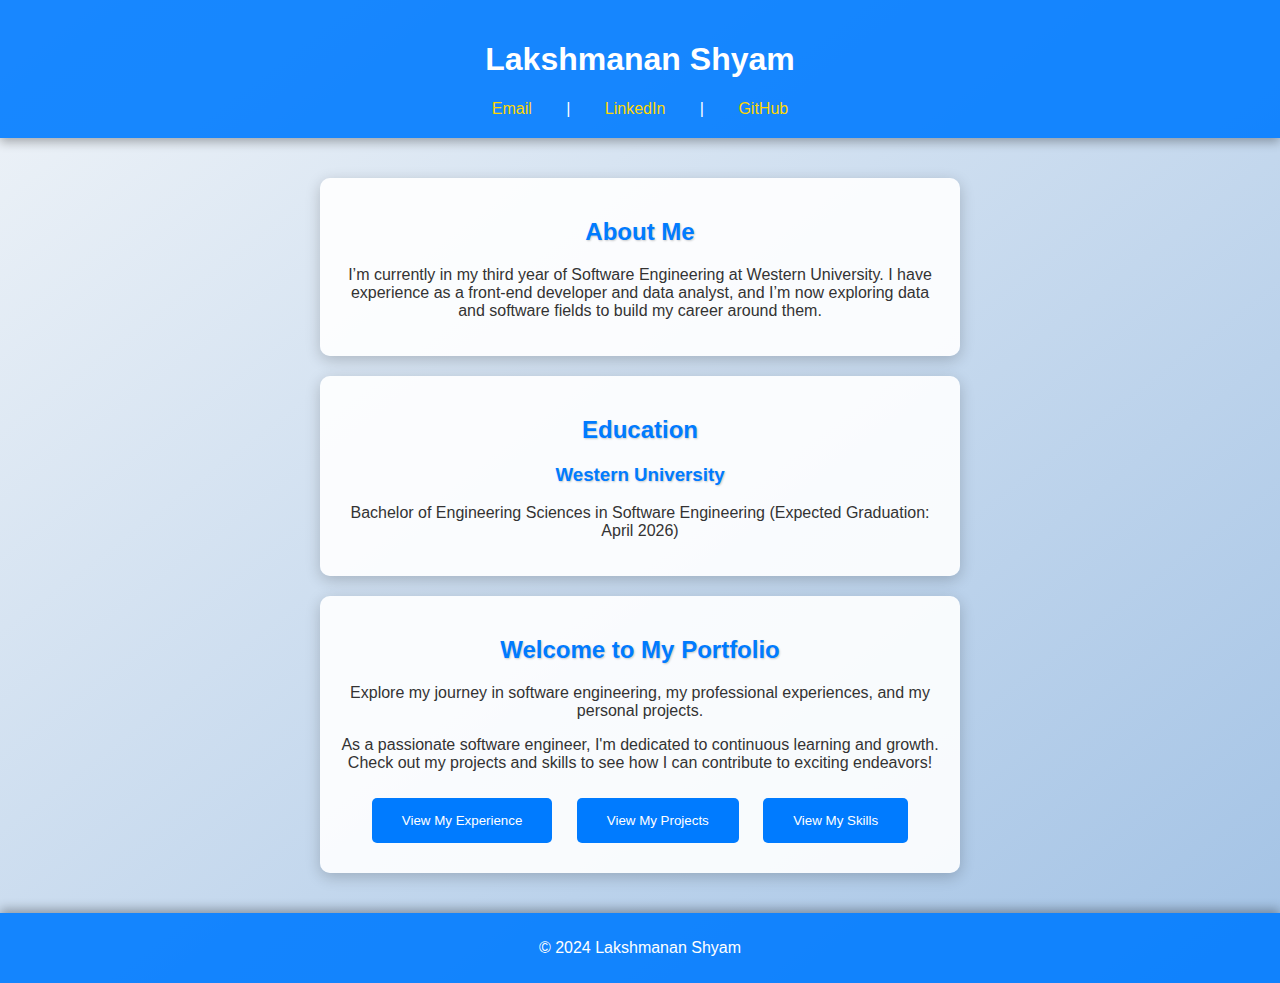
==== commit 170afd2a: "update 6" ====
--- a/index.html
+++ b/index.html
@@ -5,7 +5,6 @@
     <meta name="viewport" content="width=device-width, initial-scale=1.0">
     <title>Lakshmanan Shyam's Portfolio</title>
     <link rel="stylesheet" href="styles.css">
-    <link rel="stylesheet" href="style.css">
 </head>
 <body>
     <header class="main-header">
@@ -18,14 +17,21 @@
     </header>
     
     <main class="content">
+        <div class="main-content">
 
-        <!-- Education Section -->
-        <section class="education section">
-            <h2>Education</h2>
-            <h3>Western University</h3>
-            <p>Bachelor of Engineering Sciences in Software Engineering (Expected Graduation: April 2026)</p>
-        </section>      
-        
+            <section class="about section">
+                <h2>About Me</h2>
+                <p>I’m currently in my third year of Software Engineering at Western University. I have experience as a front-end developer and data analyst, and I’m now exploring data and software fields to build my career around them.</p>
+            </section>
+           
+            <section class="education section">
+                <h2>Education</h2>
+                <h3>Western University</h3>
+                <p>Bachelor of Engineering Sciences in Software Engineering (Expected Graduation: April 2026)</p>
+            </section>
+        </div>
+
+        <!-- Introduction Section below the main content -->
         <section class="intro section">
             <h2 class="highlight">Welcome to My Portfolio</h2>
             <p>Explore my journey in software engineering, my professional experiences, and my personal projects.</p>
--- a/styles.css
+++ b/styles.css
@@ -110,4 +110,3 @@
 .button:hover {
     background-color: #0056b3; /* Darker blue on hover */
 }
-
